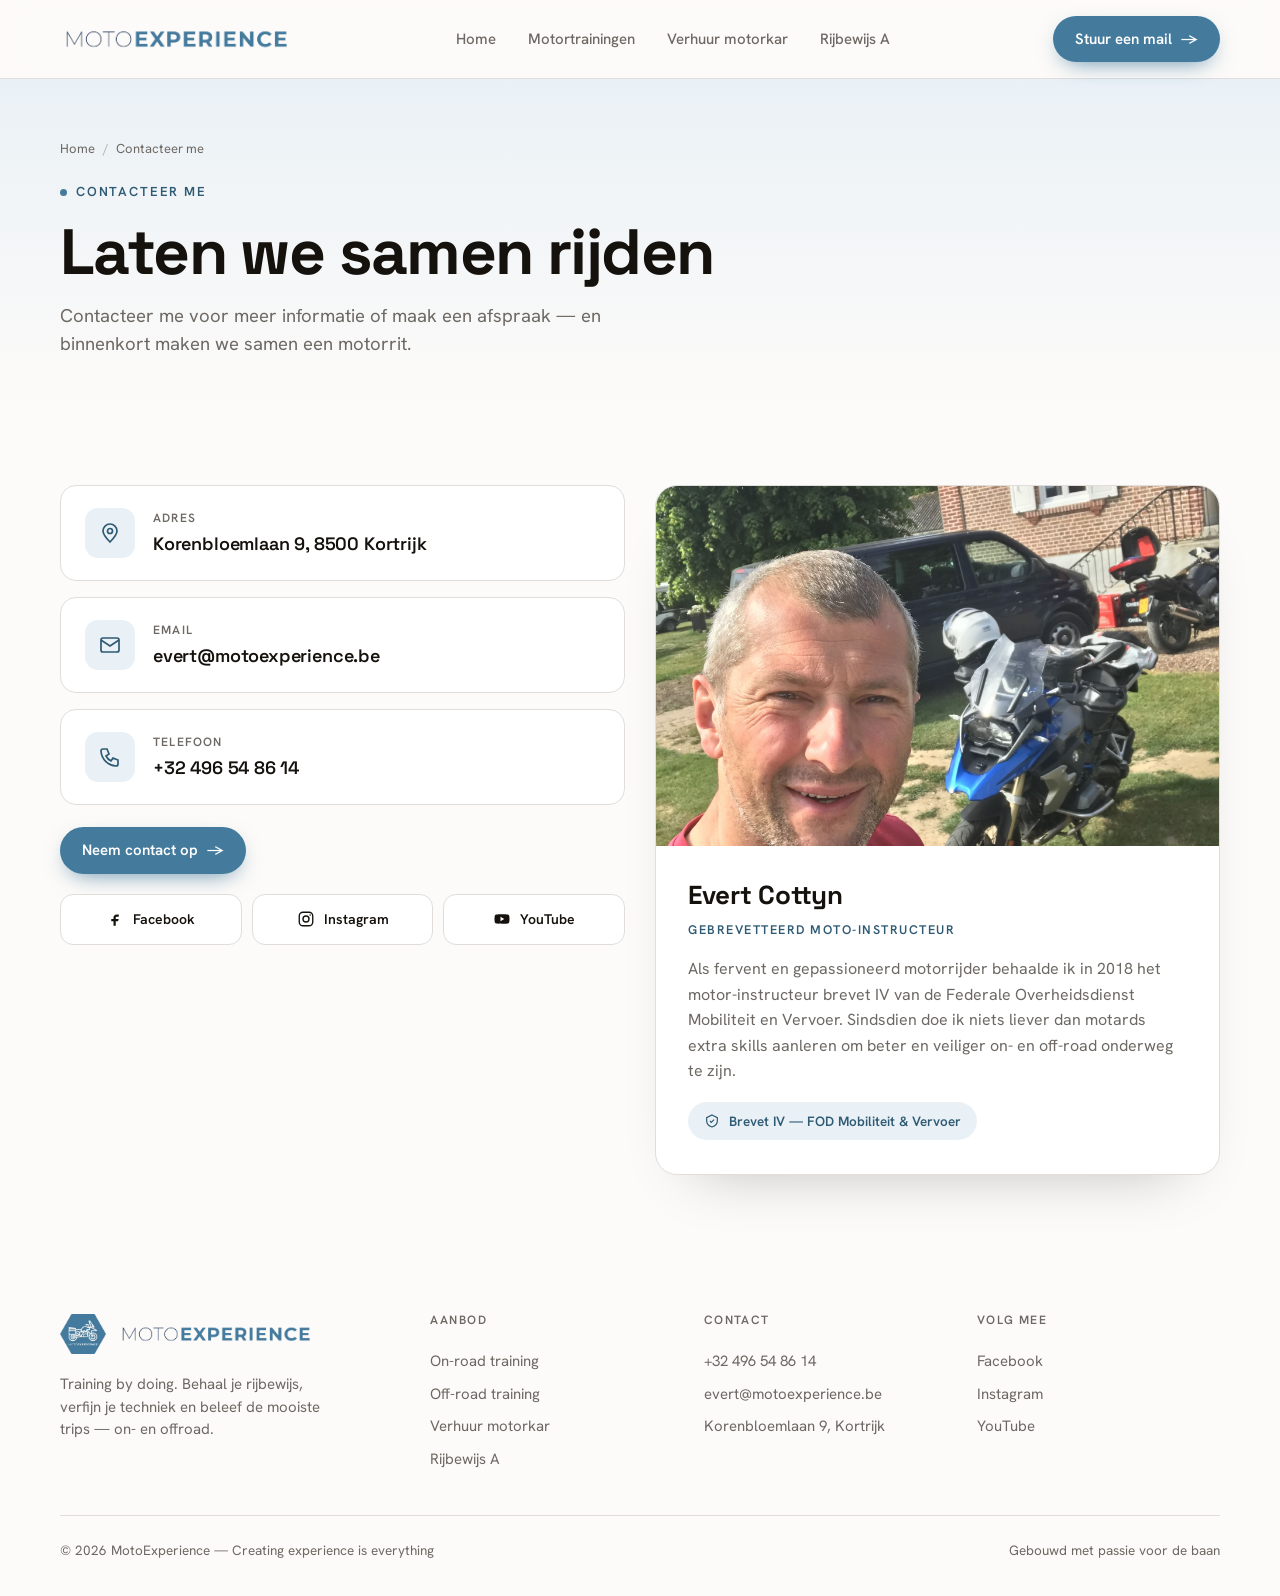
==== contact.html @ da6e2cf5 "Initial commit" ====
<!DOCTYPE html>
<html lang="nl">
<head>
<meta charset="UTF-8">
<meta name="viewport" content="width=device-width, initial-scale=1.0">
<title>Contacteer me | MotoExperience</title>
<meta name="description" content="Neem contact op met MotoExperience voor motortrainingen, rijbewijs A of motorkar verhuur. Bel +32 496 54 86 14 of mail evert@motoexperience.be. Evert helpt je graag verder.">
<meta name="keywords" content="contact MotoExperience, motortraining boeken, Evert Cottyn, afspraak motorles, België">
<meta name="author" content="MotoExperience - Evert Cottyn">
<link rel="canonical" href="https://www.motoexperience.be/contact.html">
<link rel="icon" type="image/png" href="images/site/logo_schaduw.png">
<link rel="apple-touch-icon" href="images/site/logo_schaduw.png">
<!-- Open Graph / Facebook -->
<meta property="og:type" content="website">
<meta property="og:url" content="https://www.motoexperience.be/contact.html">
<meta property="og:title" content="Contacteer me | MotoExperience">
<meta property="og:description" content="Neem contact op met MotoExperience voor motortrainingen, rijbewijs A of motorkar verhuur. Evert helpt je graag verder.">
<meta property="og:image" content="https://www.motoexperience.be/images/site/logo_schaduw.png">
<meta property="og:locale" content="nl_BE">
<!-- Twitter -->
<meta property="twitter:card" content="summary_large_image">
<meta property="twitter:url" content="https://www.motoexperience.be/contact.html">
<meta property="twitter:title" content="Contacteer me | MotoExperience">
<meta property="twitter:description" content="Neem contact op met MotoExperience voor motortrainingen, rijbewijs A of motorkar verhuur. Evert helpt je graag verder.">
<meta property="twitter:image" content="https://www.motoexperience.be/images/site/logo_schaduw.png">
<link rel="preconnect" href="https://fonts.googleapis.com">
<link rel="preconnect" href="https://fonts.gstatic.com" crossorigin>
<link href="https://fonts.googleapis.com/css2?family=Space+Grotesk:wght@400;500;600;700&family=Hanken+Grotesk:wght@400;500;600;700;800&display=swap" rel="stylesheet">
<link rel="stylesheet" href="assets/base.css">
<style>
  .pagehero{padding:60px 0 0;background:linear-gradient(180deg,var(--accent-soft),transparent)}
  .pagehero .crumb{font-size:13px;color:var(--muted);margin-bottom:20px;display:flex;align-items:center;gap:8px}
  .pagehero .crumb a{color:var(--muted);transition:color .2s}
  .pagehero .crumb a:hover{color:var(--accent-deep)}
  .pagehero .crumb .sep{opacity:.5}
  .pagehero h1{font-family:var(--disp);font-weight:700;font-size:clamp(40px,5vw,64px);line-height:1;letter-spacing:-.025em;margin-bottom:18px}
  .pagehero p.lead{font-size:18.5px;color:var(--muted);max-width:560px;text-wrap:pretty;padding-bottom:56px}

  .sec{padding:72px 0}
  .alt{background:#fff;border-top:1px solid var(--line);border-bottom:1px solid var(--line)}

  /* main contact grid */
  .contact-grid{display:grid;grid-template-columns:1fr 1fr;gap:30px;align-items:start}

  /* details column */
  .details{display:flex;flex-direction:column;gap:16px}
  .drow{display:flex;align-items:center;gap:18px;background:#fff;border:1px solid var(--line);border-radius:16px;padding:22px 24px;transition:border-color .2s,box-shadow .2s,transform .2s}
  a.drow:hover{border-color:var(--accent);box-shadow:0 18px 38px -28px rgba(0,0,0,.35);transform:translateY(-2px)}
  .drow .ic{width:50px;height:50px;border-radius:13px;background:var(--accent-soft);display:grid;place-items:center;color:var(--accent-deep);flex:none}
  .drow .ic svg{width:24px;height:24px}
  .drow .k{display:block;font-size:12px;letter-spacing:.1em;text-transform:uppercase;color:var(--muted);font-weight:600;margin-bottom:3px}
  .drow .v{display:block;font-family:var(--disp);font-weight:600;font-size:18px;letter-spacing:-.01em;color:var(--ink)}

  .mailcta{background:var(--ink);color:#fff;border-radius:20px;padding:32px;margin-top:6px;position:relative;overflow:hidden}
  .mailcta::before{content:"";position:absolute;width:280px;height:280px;border-radius:50%;background:var(--accent);filter:blur(110px);opacity:.5;bottom:-150px;right:-60px}
  .mailcta h3{font-family:var(--disp);font-weight:700;font-size:23px;letter-spacing:-.01em;margin-bottom:8px;position:relative}
  .mailcta p{font-size:15px;opacity:.82;margin-bottom:22px;position:relative;text-wrap:pretty}
  .mailcta .btn{position:relative}

  .mailbtn{align-self:flex-start;margin-top:6px}

  .socials{display:flex;gap:10px;margin-top:4px}
  .socials a{flex:1;display:flex;align-items:center;justify-content:center;gap:9px;background:#fff;border:1px solid var(--line);border-radius:13px;padding:14px;font-weight:600;font-size:14px;transition:border-color .2s,color .2s,background .2s}
  .socials a:hover{border-color:var(--accent);color:var(--accent-deep);background:var(--accent-soft)}
  .socials a svg{width:18px;height:18px}

  /* Evert card */
  .evert{background:#fff;border:1px solid var(--line);border-radius:22px;overflow:hidden;box-shadow:0 30px 60px -40px rgba(0,0,0,.3)}
  .evert img{width:100%;height:360px;border-radius:0;object-fit:cover;display:block}
  .evert .body{padding:30px 32px 34px}
  .evert .name{font-family:var(--disp);font-weight:700;font-size:26px;letter-spacing:-.01em}
  .evert .role{font-size:12.5px;font-weight:600;letter-spacing:.12em;text-transform:uppercase;color:var(--accent-deep);margin:6px 0 16px}
  .evert .bio{font-size:16px;color:var(--muted);text-wrap:pretty;line-height:1.6}
  .evert .badge{display:inline-flex;align-items:center;gap:9px;margin-top:18px;background:var(--accent-soft);color:var(--accent-deep);border-radius:100px;padding:9px 16px;font-size:13.5px;font-weight:600}
  .evert .badge svg{width:16px;height:16px}

  @media(max-width:900px){
    .contact-grid{grid-template-columns:1fr}
    .evert{order:-1}
  }
</style>
<style>
  nav .logo img{height:40px;width:auto;display:block}
  footer .logo img{height:34px;width:auto;display:block}
  footer .logo::before{content:"";width:46px;height:46px;flex:none;background:url("images/site/logo_schaduw.png") center/contain no-repeat}
</style>
</head>
<body>
  <nav>
    <div class="wrap">
      <a href="index.html" class="logo"><img src="images/site/logov3.png" alt="MotoExperience"></a>
      <div class="navlinks">
        <a href="index.html">Home</a>
        <a href="index.html#trainingen">Motortrainingen</a>
        <a href="verhuur-motorkar.html">Verhuur motorkar</a>
        <a href="rijbewijs-a.html">Rijbewijs A</a>
      </div>
      <a href="mailto:evert@motoexperience.be?subject=Aanvraag%20via%20MotoExperience" class="btn btn-primary">Stuur een mail <span class="arr">→</span></a>
    </div>
  </nav>

  <header class="pagehero">
    <div class="wrap">
      <div class="crumb"><a href="index.html">Home</a><span class="sep">/</span><span>Contacteer me</span></div>
      <span class="kicker"><span class="dot"></span>Contacteer me</span>
      <h1>Laten we samen rijden</h1>
      <p class="lead">Contacteer me voor meer informatie of maak een afspraak — en binnenkort maken we samen een motorrit.</p>
    </div>
  </header>

  <section class="sec">
    <div class="wrap">
      <div class="contact-grid">
        <!-- left: details -->
        <div class="details">
          <a class="drow" href="https://www.google.com/maps/search/?api=1&query=Korenbloemlaan+9+8500+Kortrijk" target="_blank" rel="noopener">
            <span class="ic"><svg viewBox="0 0 24 24" fill="none" stroke="currentColor" stroke-width="1.7"><path d="M12 21c4-4 7-7.5 7-11a7 7 0 10-14 0c0 3.5 3 7 7 11z"/><circle cx="12" cy="10" r="2.5"/></svg></span>
            <span><span class="k">Adres</span><span class="v">Korenbloemlaan 9, 8500 Kortrijk</span></span>
          </a>
          <a class="drow" href="mailto:evert@motoexperience.be?subject=Aanvraag%20via%20MotoExperience">
            <span class="ic"><svg viewBox="0 0 24 24" fill="none" stroke="currentColor" stroke-width="1.7"><rect x="3" y="5" width="18" height="14" rx="2"/><path d="M3 7l9 6 9-6"/></svg></span>
            <span><span class="k">Email</span><span class="v">evert@motoexperience.be</span></span>
          </a>
          <a class="drow" href="tel:+32496548614">
            <span class="ic"><svg viewBox="0 0 24 24" fill="none" stroke="currentColor" stroke-width="1.7"><path d="M5 4h4l2 5-3 2a12 12 0 005 5l2-3 5 2v4a2 2 0 01-2 2A16 16 0 013 6a2 2 0 012-2z"/></svg></span>
            <span><span class="k">Telefoon</span><span class="v">+32 496 54 86 14</span></span>
          </a>

          <a href="mailto:evert@motoexperience.be?subject=Aanvraag%20via%20MotoExperience&body=Dag%20Evert%2C%0A%0AIk%20zou%20graag%20meer%20info%20over..." class="btn btn-primary mailbtn">Neem contact op <span class="arr">→</span></a>

          <div class="socials">
            <a href="https://www.facebook.com/MotoExperience.be" target="_blank" rel="noopener"><svg viewBox="0 0 24 24" fill="currentColor"><path d="M14 9h3V6h-3c-2.2 0-4 1.8-4 4v2H7v3h3v6h3v-6h3l1-3h-4v-2c0-.6.4-1 1-1z"/></svg>Facebook</a>
            <a href="https://www.instagram.com/evert_cottyn" target="_blank" rel="noopener"><svg viewBox="0 0 24 24" fill="none" stroke="currentColor" stroke-width="1.8"><rect x="3" y="3" width="18" height="18" rx="5"/><circle cx="12" cy="12" r="4"/><circle cx="17.5" cy="6.5" r="1" fill="currentColor" stroke="none"/></svg>Instagram</a>
            <a href="https://www.youtube.com/channel/UCpGGufGZKiUZWA8yBZ8b8MA" target="_blank" rel="noopener"><svg viewBox="0 0 24 24" fill="currentColor"><path d="M22 12s0-3-.4-4.4a2.5 2.5 0 00-1.7-1.7C18.4 5.5 12 5.5 12 5.5s-6.4 0-7.9.4a2.5 2.5 0 00-1.7 1.7C2 9 2 12 2 12s0 3 .4 4.4a2.5 2.5 0 001.7 1.7c1.5.4 7.9.4 7.9.4s6.4 0 7.9-.4a2.5 2.5 0 001.7-1.7C22 15 22 12 22 12zM10 15V9l5 3z"/></svg>YouTube</a>
          </div>
        </div>

        <!-- right: Evert -->
        <div class="evert">
          <img src="images/site/IMG_0715-scaled.jpg" alt="">
          <div class="body">
            <div class="name">Evert Cottyn</div>
            <div class="role">Gebrevetteerd moto-instructeur</div>
            <p class="bio">Als fervent en gepassioneerd motorrijder behaalde ik in 2018 het motor-instructeur brevet IV van de Federale Overheidsdienst Mobiliteit en Vervoer. Sindsdien doe ik niets liever dan motards extra skills aanleren om beter en veiliger on- en off-road onderweg te zijn.</p>
            <span class="badge"><svg viewBox="0 0 24 24" fill="none" stroke="currentColor" stroke-width="1.8"><path d="M12 3l8 4v5c0 5-3.5 7.5-8 9-4.5-1.5-8-4-8-9V7z"/><path d="M9 12l2 2 4-4"/></svg>Brevet IV — FOD Mobiliteit &amp; Vervoer</span>
          </div>
        </div>
      </div>
    </div>
  </section>

  <footer>
    <div class="wrap">
      <div class="foot-top">
        <div>
          <a href="index.html" class="logo"><img src="images/site/logov3.png" alt="MotoExperience"></a>
          <p class="foot-intro">Training by doing. Behaal je rijbewijs, verfijn je techniek en beleef de mooiste trips — on- en offroad.</p>
        </div>
        <div class="foot-col"><h5>Aanbod</h5><a href="on-road.html">On-road training</a><a href="off-road.html">Off-road training</a><a href="verhuur-motorkar.html">Verhuur motorkar</a><a href="rijbewijs-a.html">Rijbewijs A</a></div>
        <div class="foot-col"><h5>Contact</h5><a href="tel:+32496548614">+32 496 54 86 14</a><a href="mailto:evert@motoexperience.be">evert@motoexperience.be</a><a href="https://www.google.com/maps/search/?api=1&query=Korenbloemlaan+9+8500+Kortrijk" target="_blank" rel="noopener">Korenbloemlaan 9, Kortrijk</a></div>
        <div class="foot-col"><h5>Volg mee</h5><a href="https://www.facebook.com/MotoExperience.be" target="_blank" rel="noopener">Facebook</a><a href="https://www.instagram.com/evert_cottyn" target="_blank" rel="noopener">Instagram</a><a href="https://www.youtube.com/channel/UCpGGufGZKiUZWA8yBZ8b8MA" target="_blank" rel="noopener">YouTube</a></div>
      </div>
      <div class="foot-bot">
        <span>© 2026 MotoExperience — Creating experience is everything</span>
        <span>Gebouwd met passie voor de baan</span>
      </div>
    </div>
  </footer>
</body>
</html>
---- assets/base.css ----
/* ===== MotoExperience — shared base (Clean & Confident, merkblauw) ===== */
:root{
  --accent:#447B9D;
  --accent-deep:#2f5a74;
  --accent-soft:#eaf1f6;
  --ink:oklch(0.18 0.01 60);
  --muted:oklch(0.52 0.01 60);
  --line:oklch(0.9 0.005 60);
  --bg:oklch(0.99 0.004 80);
  --card:#fff;
  --disp:"Space Grotesk",sans-serif;
  --body:"Hanken Grotesk",sans-serif;
}
*{margin:0;padding:0;box-sizing:border-box}
html{scroll-behavior:smooth}
body{font-family:var(--body);color:var(--ink);background:var(--bg);line-height:1.5;-webkit-font-smoothing:antialiased}
.wrap{max-width:1240px;margin:0 auto;padding:0 40px}
a{color:inherit;text-decoration:none}
img{display:block;max-width:100%}


/* nav */
nav{position:sticky;top:0;z-index:50;background:oklch(0.99 0.004 80 / .82);backdrop-filter:blur(14px);border-bottom:1px solid var(--line)}
nav .wrap{display:flex;align-items:center;justify-content:space-between;height:78px}
.logo{font-family:var(--disp);font-weight:700;font-size:22px;letter-spacing:-.01em;display:flex;align-items:center;gap:11px}
.logo .mark{width:34px;height:34px;border-radius:9px;background:var(--accent);display:grid;place-items:center;color:#fff;font-size:17px;font-weight:700;transform:rotate(-8deg)}
.logo b{font-weight:700}.logo span{color:var(--muted);font-weight:500}
.navlinks{display:flex;gap:32px;font-weight:500;font-size:15px}
.navlinks a{white-space:nowrap;position:relative;padding:6px 0;color:var(--muted);transition:color .2s}
.navlinks a:hover,.navlinks a.active{color:var(--ink)}
.navlinks a.active::after{content:"";position:absolute;left:0;bottom:-2px;width:18px;height:2px;background:var(--accent)}
.btn{display:inline-flex;align-items:center;gap:9px;font-weight:600;font-size:15px;padding:12px 22px;border-radius:100px;transition:transform .2s,box-shadow .2s,background .2s;white-space:nowrap;cursor:pointer;border:none}
.btn-primary{background:var(--accent);color:#fff;box-shadow:0 8px 24px -10px var(--accent)}
.btn-primary:hover{transform:translateY(-2px);box-shadow:0 14px 30px -10px var(--accent)}
.btn-ghost{border:1.5px solid var(--line);color:var(--ink);background:none}
.btn-ghost:hover{border-color:var(--ink)}
.btn-light{background:var(--accent);color:#fff}
.btn-light:hover{transform:translateY(-2px)}
.btn .arr{transition:transform .2s}
.btn:hover .arr{transform:translateX(4px)}

.kicker{display:inline-flex;align-items:center;gap:9px;font-size:13px;font-weight:600;letter-spacing:.14em;text-transform:uppercase;color:var(--accent-deep);margin-bottom:18px;white-space:nowrap}
.kicker .dot{width:7px;height:7px;border-radius:50%;background:var(--accent)}

/* footer */
footer{padding:64px 0 36px}
.foot-top{display:grid;grid-template-columns:1.4fr 1fr 1fr 1fr;gap:30px;padding-bottom:40px;border-bottom:1px solid var(--line)}
.foot-top .logo{margin-bottom:16px}
.foot-col h5{font-size:12px;letter-spacing:.12em;text-transform:uppercase;color:var(--muted);margin-bottom:16px;font-weight:600}
.foot-col a{display:block;color:var(--muted);font-size:15px;padding:5px 0;transition:color .2s}
.foot-col a:hover{color:var(--accent-deep)}
.foot-bot{display:flex;justify-content:space-between;align-items:center;padding-top:24px;font-size:13.5px;color:var(--muted);flex-wrap:wrap;gap:12px}
.foot-intro{font-size:15px;color:var(--muted);max-width:280px;text-wrap:pretty}
@media(max-width:900px){
  .foot-top{grid-template-columns:1fr 1fr}
  .navlinks{display:none}
}
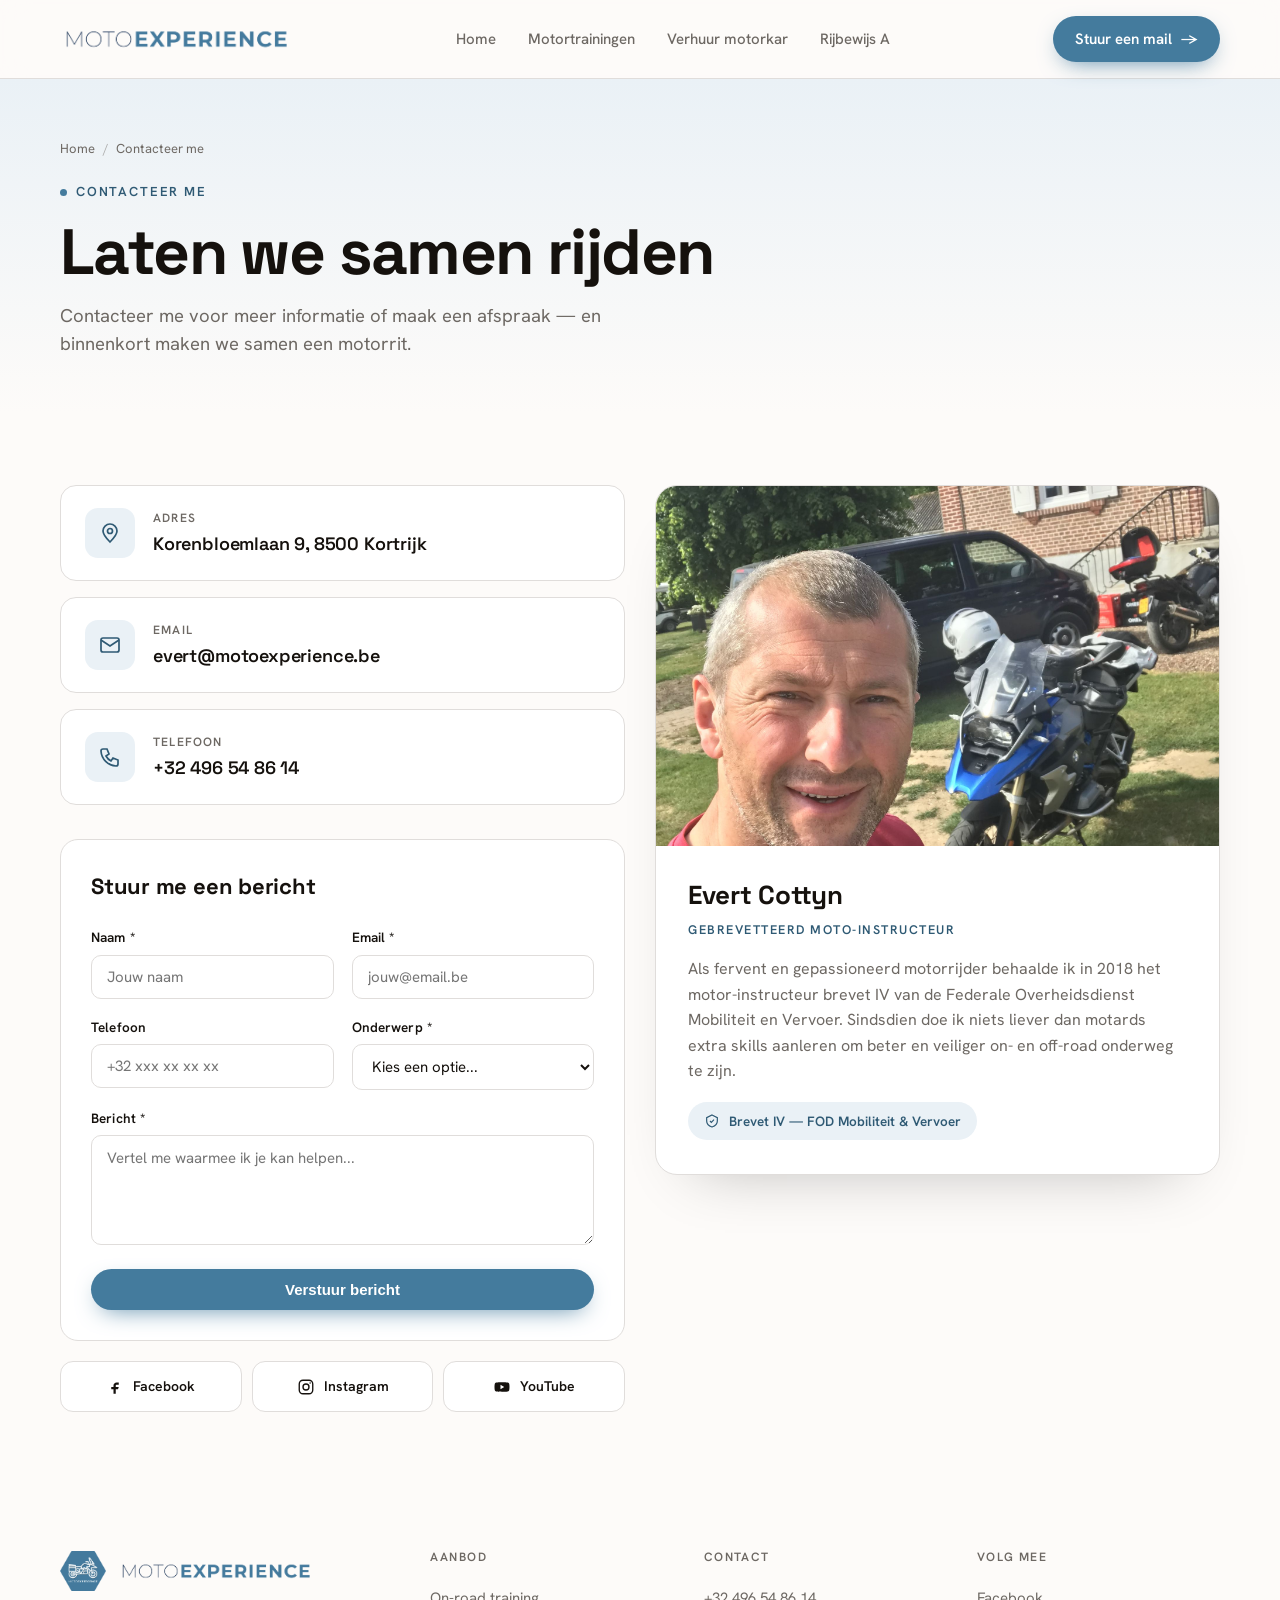
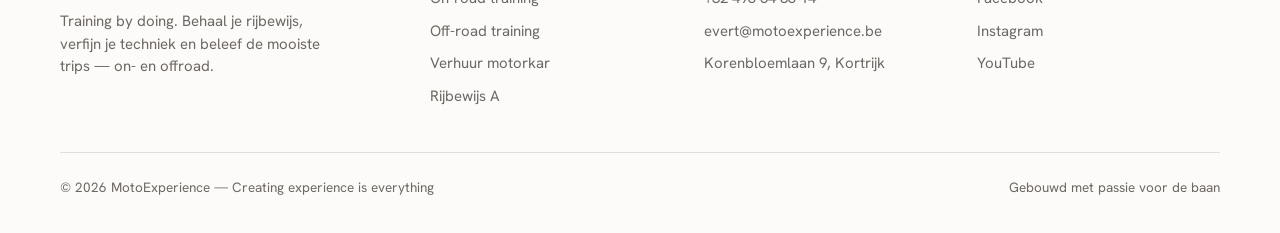
==== commit 0b1909d5: "contactformulier" ====
--- a/contact.html
+++ b/contact.html
@@ -41,6 +41,36 @@
 
   /* main contact grid */
   .contact-grid{display:grid;grid-template-columns:1fr 1fr;gap:30px;align-items:start}
+  
+  /* contact form */
+  .contact-form{display:flex;flex-direction:column;gap:18px;background:#fff;border:1px solid var(--line);border-radius:18px;padding:30px;margin-top:18px;scroll-margin-top:100px}
+  .form-row{display:grid;grid-template-columns:1fr 1fr;gap:18px}
+  .form-group{display:flex;flex-direction:column;gap:7px}
+  .form-group label{font-weight:600;font-size:13.5px;color:var(--ink);letter-spacing:.01em}
+  .form-group input,
+  .form-group select,
+  .form-group textarea{font-family:inherit;font-size:15px;padding:11px 15px;border:1.5px solid var(--line);border-radius:10px;transition:border-color .2s,box-shadow .2s;background:#fff;color:var(--ink)}
+  .form-group input:focus,
+  .form-group select:focus,
+  .form-group textarea:focus{outline:none;border-color:var(--accent);box-shadow:0 0 0 3px var(--accent-soft)}
+  .form-group textarea{resize:vertical;min-height:110px;line-height:1.5}
+  .contact-form .btn{width:100%;margin-top:6px;justify-content:center}
+  .contact-form .btn .arr{display:none}
+  .form-title{font-family:var(--disp);font-weight:700;font-size:22px;letter-spacing:-.01em;margin-bottom:6px}
+  .form-success{display:none;background:var(--accent-soft);color:var(--accent-deep);padding:16px 20px;border-radius:12px;font-weight:600;font-size:14px}
+  @media(max-width:640px){.form-row{grid-template-columns:1fr}}
+  
+  /* smooth scroll */
+  html{scroll-behavior:smooth}
+  
+  /* highlight effect when landing on form */
+  .contact-form:target{animation:highlight 2s ease-out}
+  @keyframes highlight{
+    0%{box-shadow:0 0 0 0 var(--accent),0 0 40px rgba(68,123,157,.3)}
+    25%{box-shadow:0 0 0 8px transparent,0 0 40px rgba(68,123,157,.3)}
+    75%{box-shadow:0 0 0 8px transparent,0 0 40px rgba(68,123,157,.3)}
+    100%{box-shadow:0 0 0 0 transparent,0 0 0 transparent}
+  }
 
   /* details column */
   .details{display:flex;flex-direction:column;gap:16px}
@@ -126,7 +156,73 @@
             <span><span class="k">Telefoon</span><span class="v">+32 496 54 86 14</span></span>
           </a>
 
-          <a href="mailto:evert@motoexperience.be?subject=Aanvraag%20via%20MotoExperience&body=Dag%20Evert%2C%0A%0AIk%20zou%20graag%20meer%20info%20over..." class="btn btn-primary mailbtn">Neem contact op <span class="arr">→</span></a>
+          <form action="https://formspree.io/f/mnjyeebd" method="POST" class="contact-form" id="formulier">
+            <h3 class="form-title">Stuur me een bericht</h3>
+            <div class="form-row">
+              <div class="form-group">
+                <label for="name">Naam *</label>
+                <input type="text" id="name" name="name" required placeholder="Jouw naam">
+              </div>
+              <div class="form-group">
+                <label for="email">Email *</label>
+                <input type="email" id="email" name="email" required placeholder="jouw@email.be">
+              </div>
+            </div>
+            <div class="form-row">
+              <div class="form-group">
+                <label for="phone">Telefoon</label>
+                <input type="tel" id="phone" name="phone" placeholder="+32 xxx xx xx xx">
+              </div>
+              <div class="form-group">
+                <label for="subject">Onderwerp *</label>
+                <select id="subject" name="subject" required>
+                  <option value="">Kies een optie...</option>
+                  <option value="On-road training">On-road training</option>
+                  <option value="Off-road training">Off-road training</option>
+                  <option value="Rijbewijs A">Rijbewijs A</option>
+                  <option value="Motorkar verhuur">Motorkar verhuur</option>
+                  <option value="Andere vraag">Andere vraag</option>
+                </select>
+              </div>
+            </div>
+            <div class="form-group">
+              <label for="message">Bericht *</label>
+              <textarea id="message" name="message" required placeholder="Vertel me waarmee ik je kan helpen..."></textarea>
+            </div>
+            <button type="submit" class="btn btn-primary">
+              Verstuur bericht
+            </button>
+            <div class="form-success">✓ Bedankt! Je bericht is verzonden. Ik contacteer je zo snel mogelijk.</div>
+          </form>
+
+          <script>
+          // Auto-fill subject based on URL parameter
+          (function() {
+            const urlParams = new URLSearchParams(window.location.search);
+            const onderwerp = urlParams.get('onderwerp');
+            const subjectSelect = document.getElementById('subject');
+            
+            if (onderwerp && subjectSelect) {
+              const mapping = {
+                'on-road': 'On-road training',
+                'off-road': 'Off-road training',
+                'rijbewijs': 'Rijbewijs A',
+                'motorkar': 'Motorkar verhuur'
+              };
+              
+              const value = mapping[onderwerp];
+              if (value) {
+                // Set the select value
+                subjectSelect.value = value;
+                // Add a subtle highlight to show it was pre-filled
+                subjectSelect.style.borderColor = 'var(--accent)';
+                setTimeout(() => {
+                  subjectSelect.style.borderColor = '';
+                }, 2000);
+              }
+            }
+          })();
+          </script>
 
           <div class="socials">
             <a href="https://www.facebook.com/MotoExperience.be" target="_blank" rel="noopener"><svg viewBox="0 0 24 24" fill="currentColor"><path d="M14 9h3V6h-3c-2.2 0-4 1.8-4 4v2H7v3h3v6h3v-6h3l1-3h-4v-2c0-.6.4-1 1-1z"/></svg>Facebook</a>
